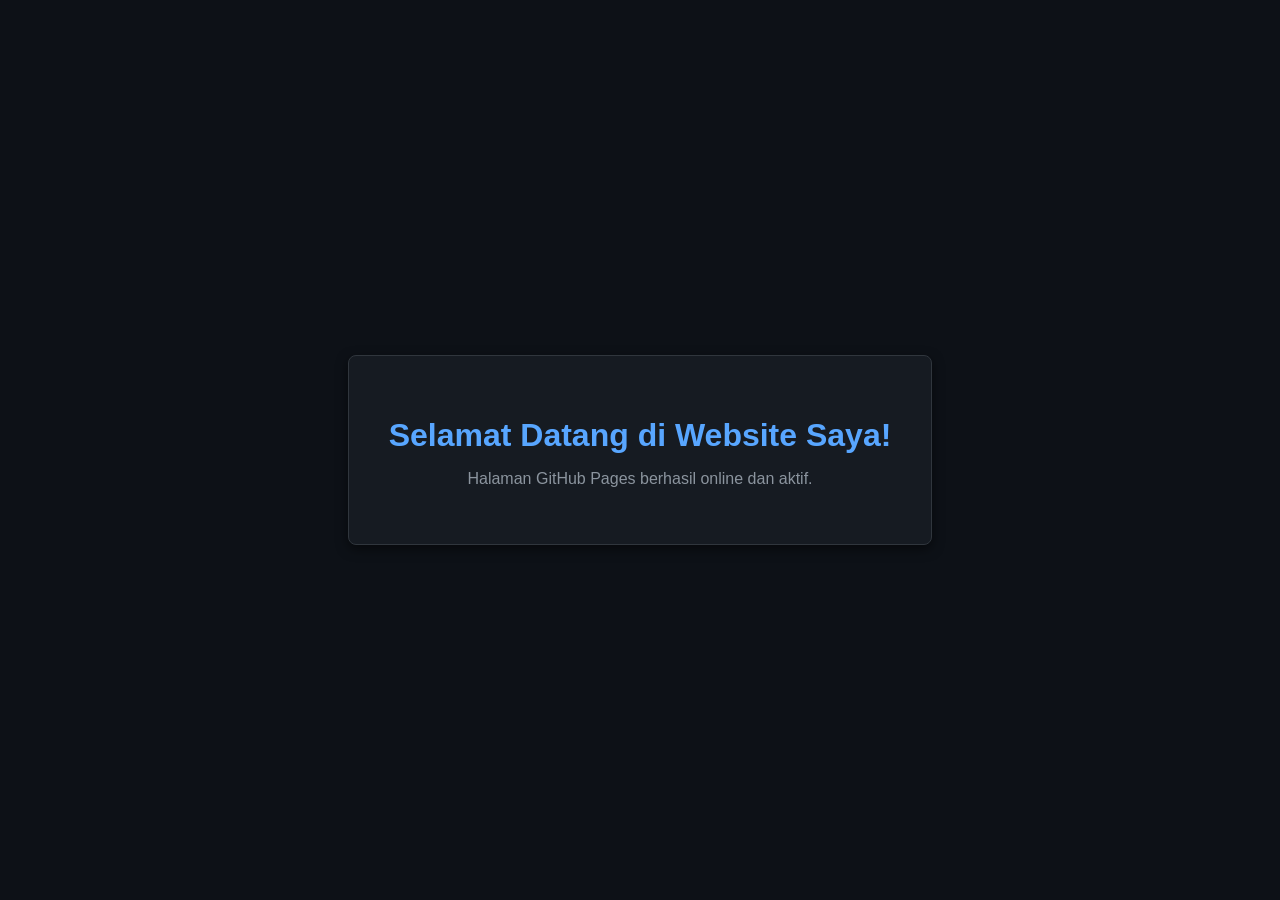
==== index.html @ fdd5c8bb "Create index.html" ====
<!DOCTYPE html>
<html lang="id">
<head>
    <meta charset="UTF-8">
    <meta name="viewport" content="width=device-width, initial-scale=1.0">
    <title>Website Khizanatullah</title>
    <style>
        body {
            font-family: Arial, sans-serif;
            background-color: #0d1117;
            color: #c9d1d9;
            display: flex;
            justify-content: center;
            align-items: center;
            height: 100vh;
            margin: 0;
        }
        .container {
            text-align: center;
            background: #161b22;
            padding: 40px;
            border-radius: 8px;
            border: 1px solid #30363d;
            box-shadow: 0 4px 12px rgba(0,0,0,0.5);
        }
        h1 {
            color: #58a6ff;
            margin-bottom: 10px;
        }
        p {
            color: #8b949e;
        }
    </style>
</head>
<body>
    <div class="container">
        <h1>Selamat Datang di Website Saya!</h1>
        <p>Halaman GitHub Pages berhasil online dan aktif.</p>
    </div>
</body>
</html>
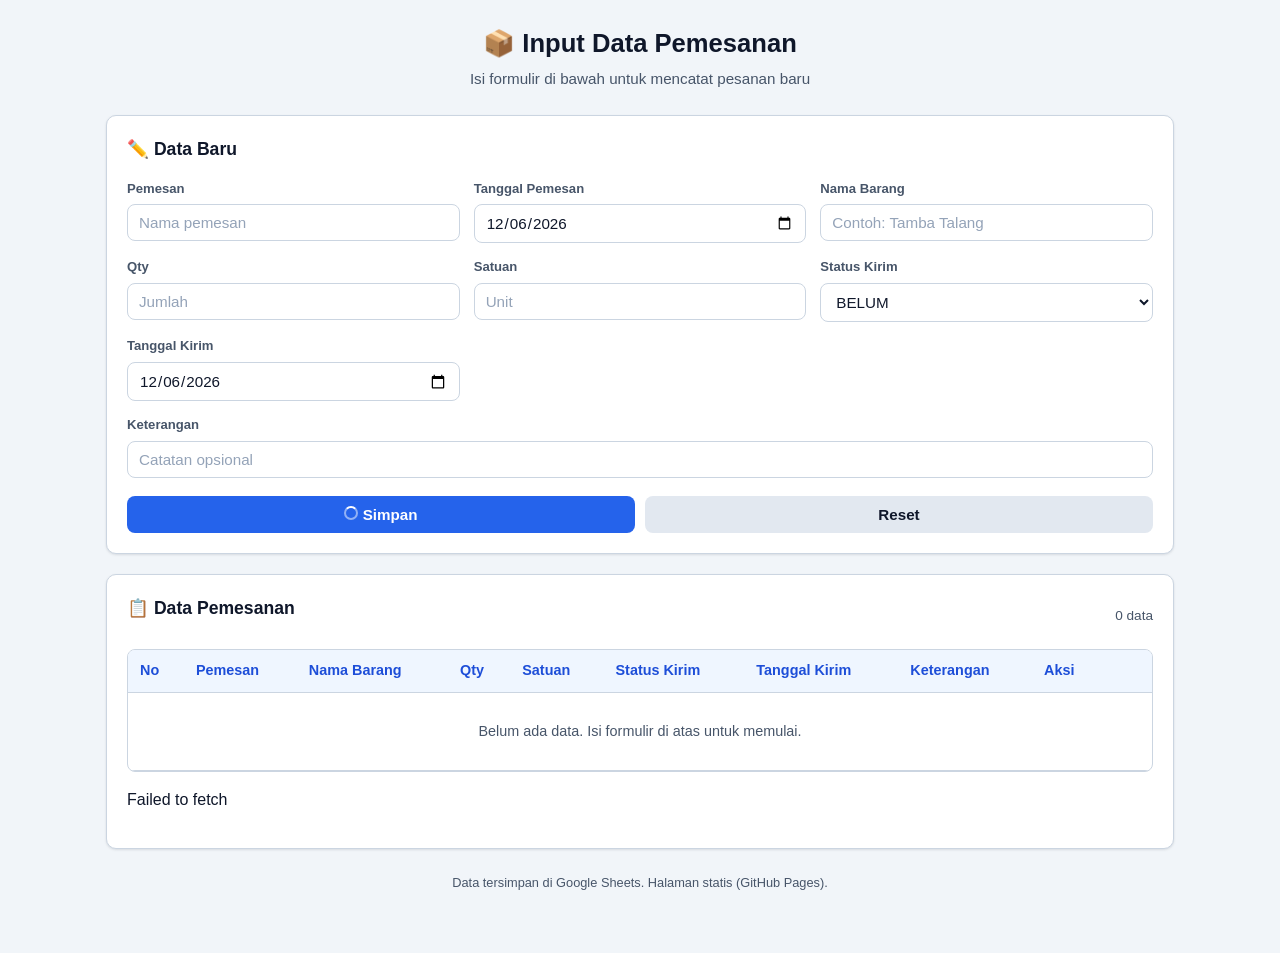
==== commit 9e360e7b: "Add files via upload" ====
--- a/index.html
+++ b/index.html
@@ -1,41 +1,116 @@
 <!DOCTYPE html>
 <html lang="id">
 <head>
-    <meta charset="UTF-8">
-    <meta name="viewport" content="width=device-width, initial-scale=1.0">
-    <title>Website Khizanatullah</title>
-    <style>
-        body {
-            font-family: Arial, sans-serif;
-            background-color: #0d1117;
-            color: #c9d1d9;
-            display: flex;
-            justify-content: center;
-            align-items: center;
-            height: 100vh;
-            margin: 0;
-        }
-        .container {
-            text-align: center;
-            background: #161b22;
-            padding: 40px;
-            border-radius: 8px;
-            border: 1px solid #30363d;
-            box-shadow: 0 4px 12px rgba(0,0,0,0.5);
-        }
-        h1 {
-            color: #58a6ff;
-            margin-bottom: 10px;
-        }
-        p {
-            color: #8b949e;
-        }
-    </style>
+  <meta charset="UTF-8" />
+  <meta name="viewport" content="width=device-width, initial-scale=1.0" />
+  <title>Input Data Pemesanan</title>
+  <link rel="stylesheet" href="style.css" />
 </head>
 <body>
-    <div class="container">
-        <h1>Selamat Datang di Website Saya!</h1>
-        <p>Halaman GitHub Pages berhasil online dan aktif.</p>
-    </div>
+  <div class="app">
+    <header class="app-header">
+      <h1>📦 Input Data Pemesanan</h1>
+      <p class="subtitle">Isi formulir di bawah untuk mencatat pesanan baru</p>
+    </header>
+
+    <!-- ---------- FORM ---------- -->
+    <section class="card form-card">
+      <h2 class="card-title">✏️ Data Baru</h2>
+      <form id="form" autocomplete="off">
+        <div class="grid">
+          <div class="field">
+            <label for="f-pemesan">Pemesan</label>
+            <input id="f-pemesan" name="PELANGGAN" type="text" placeholder="Nama pemesan" required />
+          </div>
+          <div class="field">
+            <label for="f-tgl-pesan">Tanggal Pemesan</label>
+            <input id="f-tgl-pesan" name="TANGGAL PESAN" type="date" />
+          </div>
+          <div class="field">
+            <label for="f-barang">Nama Barang</label>
+            <input id="f-barang" name="NAMA BARANG" type="text" placeholder="Contoh: Tamba Talang" required />
+          </div>
+          <div class="field">
+            <label for="f-qty">Qty</label>
+            <input id="f-qty" name="QTY" type="number" min="1" step="1" placeholder="Jumlah" required />
+          </div>
+          <div class="field">
+            <label for="f-satuan">Satuan</label>
+            <input id="f-satuan" name="SATUAN" type="text" list="satuan-list" placeholder="Unit" />
+            <datalist id="satuan-list">
+              <option value="PCS"></option>
+              <option value="BTG"></option>
+              <option value="KG"></option>
+              <option value="M"></option>
+              <option value="L"></option>
+              <option value="ML"></option>
+            </datalist>
+          </div>
+          <div class="field">
+            <label for="f-status">Status Kirim</label>
+            <select id="f-status" name="STATUS KIRIM">
+              <option value="BELUM">BELUM</option>
+              <option value="SIAP">SIAP</option>
+              <option value="KIRIM">KIRIM</option>
+              <option value="SELESAI">SELESAI</option>
+            </select>
+          </div>
+          <div class="field">
+            <label for="f-tgl-kirim">Tanggal Kirim</label>
+            <input id="f-tgl-kirim" name="TANGGAL KIRIM" type="date" />
+          </div>
+          <div class="field full">
+            <label for="f-ket">Keterangan</label>
+            <input id="f-ket" name="KETERANGAN" type="text" placeholder="Catatan opsional" />
+          </div>
+        </div>
+        <div class="form-actions">
+          <button type="submit" class="btn btn-primary" id="btn-simpan">
+            <span class="spinner" hidden></span>
+            <span class="btn-text">Simpan</span>
+          </button>
+          <button type="button" class="btn btn-secondary" id="btn-reset">Reset</button>
+        </div>
+        <p class="form-msg" id="form-msg"></p>
+      </form>
+    </section>
+
+    <!-- ---------- DATA TABLE ---------- -->
+    <section class="card">
+      <div class="card-header">
+        <h2 class="card-title">📋 Data Pemesanan</h2>
+        <span class="card-count" id="row-count">0 data</span>
+      </div>
+      <div class="table-wrapper">
+        <table id="data-table">
+          <thead>
+            <tr>
+              <th>No</th>
+              <th>Pemesan</th>
+              <th>Nama Barang</th>
+              <th>Qty</th>
+              <th>Satuan</th>
+              <th>Status Kirim</th>
+              <th>Tanggal Kirim</th>
+              <th>Keterangan</th>
+              <th class="th-actions">Aksi</th>
+            </tr>
+          </thead>
+          <tbody id="table-body">
+            <tr>
+              <td colspan="9" class="empty">Belum ada data. Isi formulir di atas untuk memulai.</td>
+            </tr>
+          </tbody>
+        </table>
+      </div>
+      <p class="table-msg" id="table-msg"></p>
+    </section>
+
+    <footer>
+      <p>Data tersimpan di Google Sheets. Halaman statis (GitHub Pages).</p>
+    </footer>
+  </div>
+
+  <script src="app.js"></script>
 </body>
 </html>
--- a/style.css
+++ b/style.css
@@ -0,0 +1,215 @@
+:root {
+  --bg: #f1f5f9;
+  --card: #ffffff;
+  --text: #0f172a;
+  --text-secondary: #475569;
+  --border: #cbd5e1;
+  --primary: #2563eb;
+  --primary-dark: #1d4ed8;
+  --primary-light: #eff6ff;
+  --success: #16a34a;
+  --success-light: #f0fdf4;
+  --danger: #dc2626;
+  --danger-light: #fef2f2;
+  --warning: #d97706;
+  --warning-light: #fffbeb;
+  --radius: 10px;
+  --shadow: 0 1px 3px rgba(15, 23, 42, 0.08), 0 1px 2px rgba(15, 23, 42, 0.04);
+  --shadow-lg: 0 10px 25px rgba(15, 23, 42, 0.10);
+}
+
+* { box-sizing: border-box; }
+
+body {
+  margin: 0;
+  font-family: "Segoe UI", "Roboto", "Noto Sans", sans-serif;
+  background: var(--bg);
+  color: var(--text);
+  line-height: 1.5;
+}
+
+.app {
+  max-width: 1100px;
+  margin: 0 auto;
+  padding: 24px 16px 48px;
+}
+
+.app-header {
+  text-align: center;
+  margin-bottom: 24px;
+}
+.app-header h1 {
+  margin: 0 0 6px;
+  font-size: 1.6rem;
+}
+.app-header .subtitle {
+  margin: 0;
+  color: var(--text-secondary);
+  font-size: 0.95rem;
+}
+
+.card {
+  background: var(--card);
+  border: 1px solid var(--border);
+  border-radius: var(--radius);
+  box-shadow: var(--shadow);
+  padding: 20px;
+  margin-bottom: 20px;
+}
+.card-title {
+  margin: 0 0 16px;
+  font-size: 1.1rem;
+}
+.card-header {
+  display: flex;
+  justify-content: space-between;
+  align-items: center;
+  margin-bottom: 12px;
+}
+.card-count {
+  color: var(--text-secondary);
+  font-size: 0.85rem;
+}
+
+/* ---------- Form ---------- */
+.grid {
+  display: grid;
+  grid-template-columns: repeat(3, 1fr);
+  gap: 14px;
+}
+@media (max-width: 720px) {
+  .grid { grid-template-columns: 1fr; }
+}
+.field { display: flex; flex-direction: column; gap: 6px; }
+.field.full { grid-column: span 3; }
+@media (max-width: 720px) {
+  .field.full { grid-column: span 1; }
+}
+label { font-size: 0.82rem; color: var(--text-secondary); font-weight: 600; }
+input, select {
+  padding: 9px 11px;
+  border: 1px solid var(--border);
+  border-radius: 8px;
+  font-size: 0.95rem;
+  font-family: inherit;
+  background: #fff;
+  color: var(--text);
+}
+input:focus, select:focus {
+  outline: 2px solid var(--primary);
+  border-color: var(--primary);
+}
+input::placeholder { color: #94a3b8; }
+
+.form-actions {
+  display: flex;
+  gap: 10px;
+  margin-top: 18px;
+}
+.form-actions .btn { flex: 1; }
+
+.form-msg {
+  margin: 12px 0 0;
+  padding: 10px 12px;
+  border-radius: 8px;
+  font-size: 0.9rem;
+  display: none;
+}
+.form-msg.show { display: block; }
+.form-msg.success { background: var(--success-light); color: var(--success); border: 1px solid #bbf7d0; }
+.form-msg.error { background: var(--danger-light); color: var(--danger); border: 1px solid #fecaca; }
+
+/* ---------- Buttons ---------- */
+.btn {
+  padding: 10px 16px;
+  border: none;
+  border-radius: 8px;
+  font-size: 0.95rem;
+  font-weight: 600;
+  cursor: pointer;
+  transition: background 0.15s, opacity 0.15s;
+}
+.btn:disabled { opacity: 0.6; cursor: not-allowed; }
+.btn-primary { background: var(--primary); color: #fff; }
+.btn-primary:hover { background: var(--primary-dark); }
+.btn-secondary { background: #e2e8f0; color: var(--text); }
+.btn-secondary:hover { background: #cbd5e1; }
+.btn-danger { background: var(--danger); color: #fff; }
+.btn-danger:hover { background: #b91c1c; }
+.btn-sm { padding: 6px 10px; font-size: 0.82rem; }
+.btn-icon { padding: 6px 8px; }
+
+.spinner {
+  display: inline-block;
+  width: 14px;
+  height: 14px;
+  border: 2px solid rgba(255,255,255,0.5);
+  border-top-color: #fff;
+  border-radius: 50%;
+  animation: spin 0.7s linear infinite;
+}
+@keyframes spin { to { transform: rotate(360deg); } }
+
+/* ---------- Table ---------- */
+.table-wrapper {
+  overflow-x: auto;
+  max-height: 480px;
+  overflow-y: auto;
+  border: 1px solid var(--border);
+  border-radius: 8px;
+  background: #fff;
+}
+table { width: 100%; border-collapse: collapse; font-size: 0.9rem; min-width: 860px; }
+th, td { border-bottom: 1px solid var(--border); padding: 10px 12px; text-align: left; }
+th {
+  background: var(--primary-light);
+  color: var(--primary-dark);
+  font-weight: 700;
+  white-space: nowrap;
+}
+tbody tr:hover { background: var(--primary-light); }
+td.empty { text-align: center; color: var(--text-secondary); padding: 28px 12px; }
+.th-actions { width: 120px; }
+.status-badge {
+  display: inline-block;
+  padding: 3px 9px;
+  border-radius: 999px;
+  font-size: 0.75rem;
+  font-weight: 700;
+  text-transform: uppercase;
+}
+.status-BELUM     { background: var(--warning-light); color: var(--warning); }
+.status-SIAP     { background: var(--success-light); color: var(--success); }
+.status-KIRIM    { background: #dbeafe; color: #1d4ed8; }
+.status-SELESAI  { background: #e0e7ff; color: #4338ca; }
+.status-Readonly { background: #f1f5f9; color: var(--text-secondary); }
+
+.action-btns { display: flex; justify-content: flex-end; gap: 6px; }
+.action-btns .btn { font-size: 0.78rem; padding: 4px 8px; }
+
+.empty-state {
+  text-align: center;
+  color: var(--text-secondary);
+  padding: 24px;
+  font-size: 0.9rem;
+}
+
+/* ---------- Footer ---------- */
+footer {
+  text-align: center;
+  color: var(--text-secondary);
+  font-size: 0.8rem;
+  margin-top: 24px;
+}
+
+/* ---------- Status alert banners ---------- */
+.alert {
+  padding: 10px 14px;
+  border-radius: 8px;
+  font-size: 0.9rem;
+  display: none;
+}
+.alert.show { display: block; }
+.alert.info   { background: #eff6ff; color: #1d4ed8; border: 1px solid #bfdbfe; }
+.alert.warn   { background: var(--warning-light); color: var(--warning); border: 1px solid #fde68a; }
+.alert.error  { background: var(--danger-light); color: var(--danger); border: 1px solid #fecaca; }
